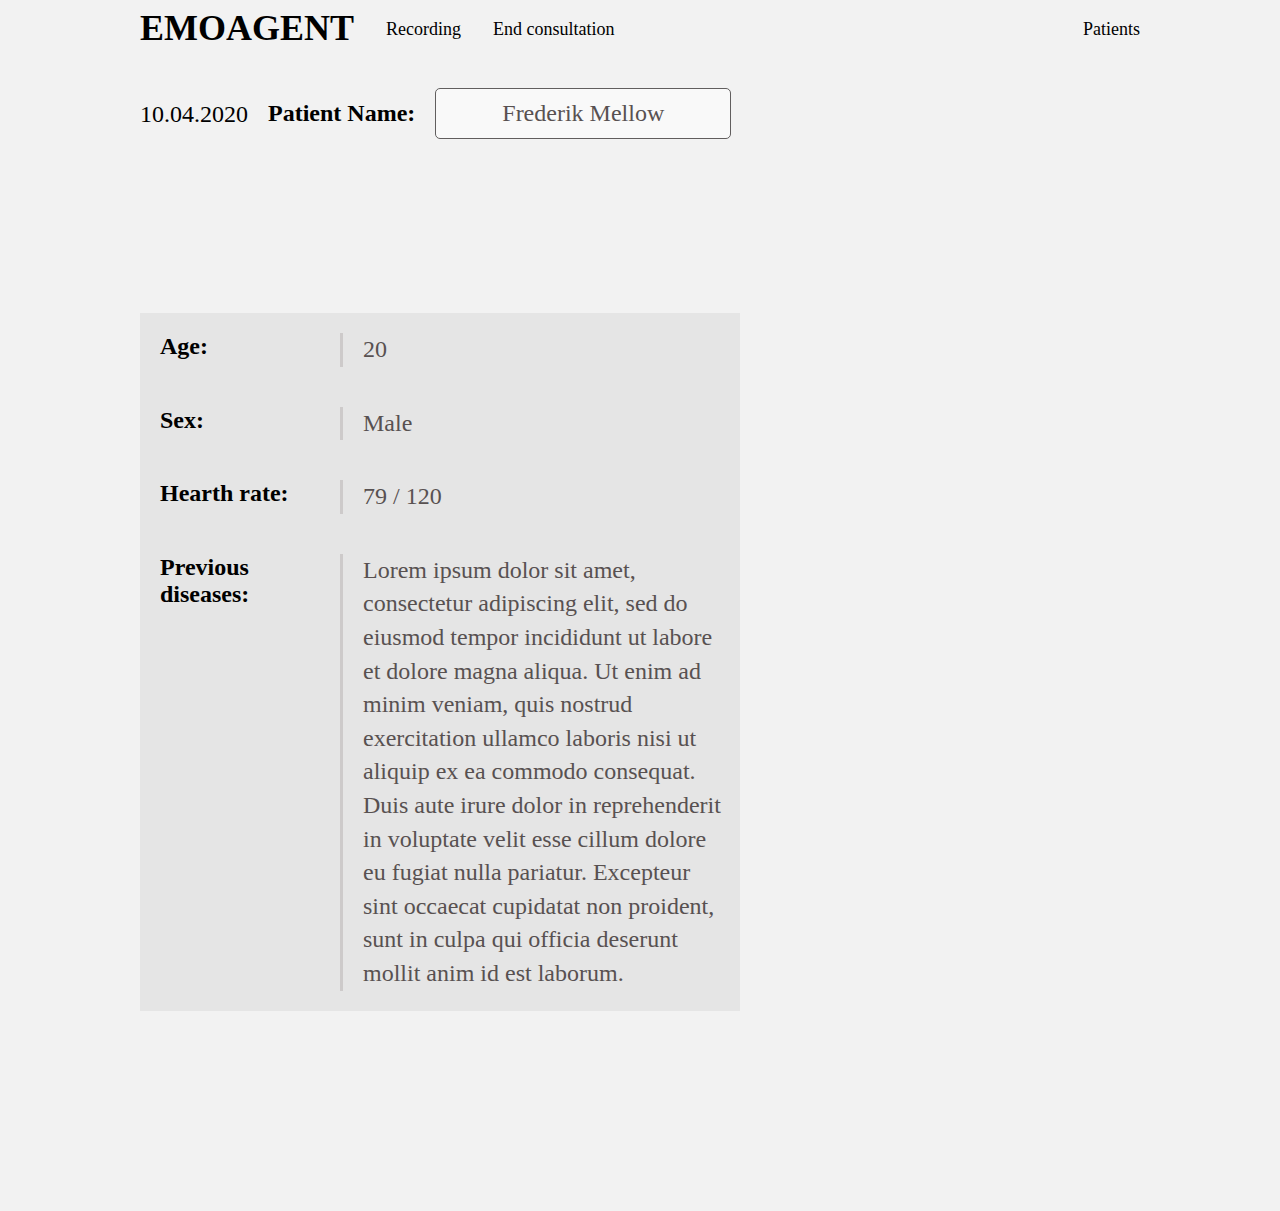
==== index.html @ da410b49 "Implement video and user info block" ====
<!DOCTYPE html>
<html lang="ru">

<head>
    <meta charset="UTF-8">
    <meta name="viewport" content="width=device-width">
    <title>EMO Agent</title>
    <link rel="stylesheet" href="styles/styles.css">
    <link rel="stylesheet" href="styles/header.css">
    <link rel="stylesheet" href="styles/components.css">
    <link rel="stylesheet" href="styles/patient-info.css">
    <link rel="stylesheet" href="styles/session.css">

</head>

<body class="emo-agent">
    <header class="header">
        <div class="header-left">
            <div class="header-name">
                emoagent
            </div>
            <div class="header-btnBlock">
                <div class="btn header-btn">Recording</div>
                <div class="btn">End consultation</div>
            </div>
        </div>
        <div class="header-right btn">
            Patients
        </div>
    </header>
    <div class="main-body">
        <div class="patient-info">
            <div class="patient-info-date patient-info-el">
                10.04.2020
            </div>
            <div class="attribute-title patient-info-el">
                Patient Name:
            </div>
            <div class="patient-info-name">
                Frederik Mellow
            </div>
        </div>

        <div class="session">
            <div class="session-person">
                <video id="vidDisplay" autoplay="true" class="session-person-video">
                    Video is not supported in your browser
                    <script type="text/javascript">
                        const video = document.querySelector('#vidDisplay');
                        const params = {
                            video: true
                        };
                        navigator.getUserMedia = navigator.getUserMedia;
    
                        if (navigator.getUserMedia) {
                            navigator.getUserMedia(params, function(stream) {
                                video.srcObject = stream;
                            }, console.log);
                        }
                    </script>
                </video>
                <div class="session-person-data">
                    <div class="session-person-data-el">
                        <div class="session-person-data-el-title">
                            <div class="attribute-title">
                                Age:
                            </div>
                        </div>
                        <div class="session-person-data-el-data">
                            <div class="attribute-data">
                                20
                            </div>
                        </div>
                    </div>
                    <div class="session-person-data-el">
                        <div class="session-person-data-el-title">
                            <div class="attribute-title">
                                Sex:
                            </div>
                        </div>
                        <div class="session-person-data-el-data">
                            <div class="attribute-data">
                                Male
                            </div>
                        </div>
                    </div>
                    <div class="session-person-data-el">
                        <div class="session-person-data-el-title">
                            <div class="attribute-title">
                                Hearth rate:
                            </div>
                        </div>
                        <div class="session-person-data-el-data">
                            <div class="attribute-data">
                                79 / 120
                            </div>
                        </div>
                    </div>
                    <div class="session-person-data-el">
                        <div class="session-person-data-el-title">
                            <div class="attribute-title">
                                Previous diseases:
                            </div>
                        </div>
                        <div class="session-person-data-el-data">
                            <div class="attribute-data">
                                Lorem ipsum dolor sit amet, consectetur adipiscing elit, sed do eiusmod tempor incididunt ut labore et dolore magna aliqua. Ut enim ad minim veniam, quis nostrud exercitation ullamco laboris nisi ut aliquip ex ea commodo consequat. Duis aute irure dolor
                                in reprehenderit in voluptate velit esse cillum dolore eu fugiat nulla pariatur. Excepteur sint occaecat cupidatat non proident, sunt in culpa qui officia deserunt mollit anim id est laborum.
                            </div>
                        </div>
                    </div>
                </div>
            </div>
            <div class="session-log">

            </div>
        </div>



    </div>
    <div class="chat-body"></div>
</body>
---- styles/styles.css ----
.emo-agent {
    display: flex;
    flex-direction: column;
    margin: -10px 140px 200px;
    background: #F2F2F2;
}

.header-btn {
    margin-right: 32px;
}
---- styles/header.css ----
.header {
    display: flex;
    flex-direction: row;
    height: 78px;
    width: 100%;
    justify-content: space-between;
    align-items: center;
}

.header-left {
    display: flex;
    flex-direction: row;
}

.header-name {
    font-family: Roboto;
    font-style: normal;
    font-weight: bold;
    font-size: 36px;
    line-height: 42px;
    text-transform: uppercase;
    color: #000000;
    margin-right: 32px;
}

.header-btnBlock {
    display: flex;
    flex-direction: row;
}
---- styles/components.css ----
.btn {
    padding: 12px 0;
    font-family: Roboto;
    font-style: normal;
    font-weight: normal;
    font-size: 18px;
    line-height: 21px;
    color: #000000;
    cursor: pointer;
}

.green-btn {
    padding: 12px 30px;
    background: #80EF8C;
    box-shadow: 0px 4px 4px rgba(0, 0, 0, 0.25);
    border-radius: 10px;
}

.attribute-title {
    font-family: Roboto;
    font-style: normal;
    font-weight: bold;
    font-size: 24px;
    color: #000000;
}

.attribute-data {
    font-family: Roboto Condensed;
    font-style: normal;
    font-weight: normal;
    font-size: 24px;
    line-height: 140.62%;
    color: #585151;
}
---- styles/patient-info.css ----
.patient-info {
    width: 100%;
    display: flex;
    flex-direction: row;
    align-items: center;
    margin: 20px 0;
}

.patient-info-el {
    margin-right: 20px;
}

.patient-info-date {
    display: flex;
    font-family: Roboto Condensed;
    font-style: normal;
    font-weight: normal;
    font-size: 24px;
    line-height: 28px;
    color: #000000;
}

.patient-info-name {
    padding: 11px 66px;
    font-family: Roboto Condensed;
    font-style: normal;
    font-weight: normal;
    font-size: 24px;
    color: #585151;
    background: #F9F9F9;
    border: 1px solid #615E5E;
    box-sizing: border-box;
    border-radius: 5px;
}
---- styles/session.css ----
.session {
    width: 100%;
    display: flex;
    flex-direction: row;
}

.session-person {
    width: 60%;
}

.session-person-video {
    width: 100%;
}

.session-person-data {
    background: #E5E5E5;
    display: flex;
    flex-direction: column;
}

.session-person-data-el {
    display: flex;
    flex-direction: row;
    padding: 20px;
    width: 100%;
}

.session-person-data-el-title {
    width: 30%;
    border-right: 3px solid #CDCACA;
}

.session-person-data-el-data {
    width: calc(70% - 60px);
    padding-left: 20px;
}


/*
.session-person-titles {
    padding: 32px 0 32px 32px;
    display: flex;
    flex-direction: column;
    width: 40%;
    border-right: 3px solid #CDCACA;
}

.session-person-titles-el {
    margin-bottom: 48px;
}
*/

.session-log {
    width: 40%;
}
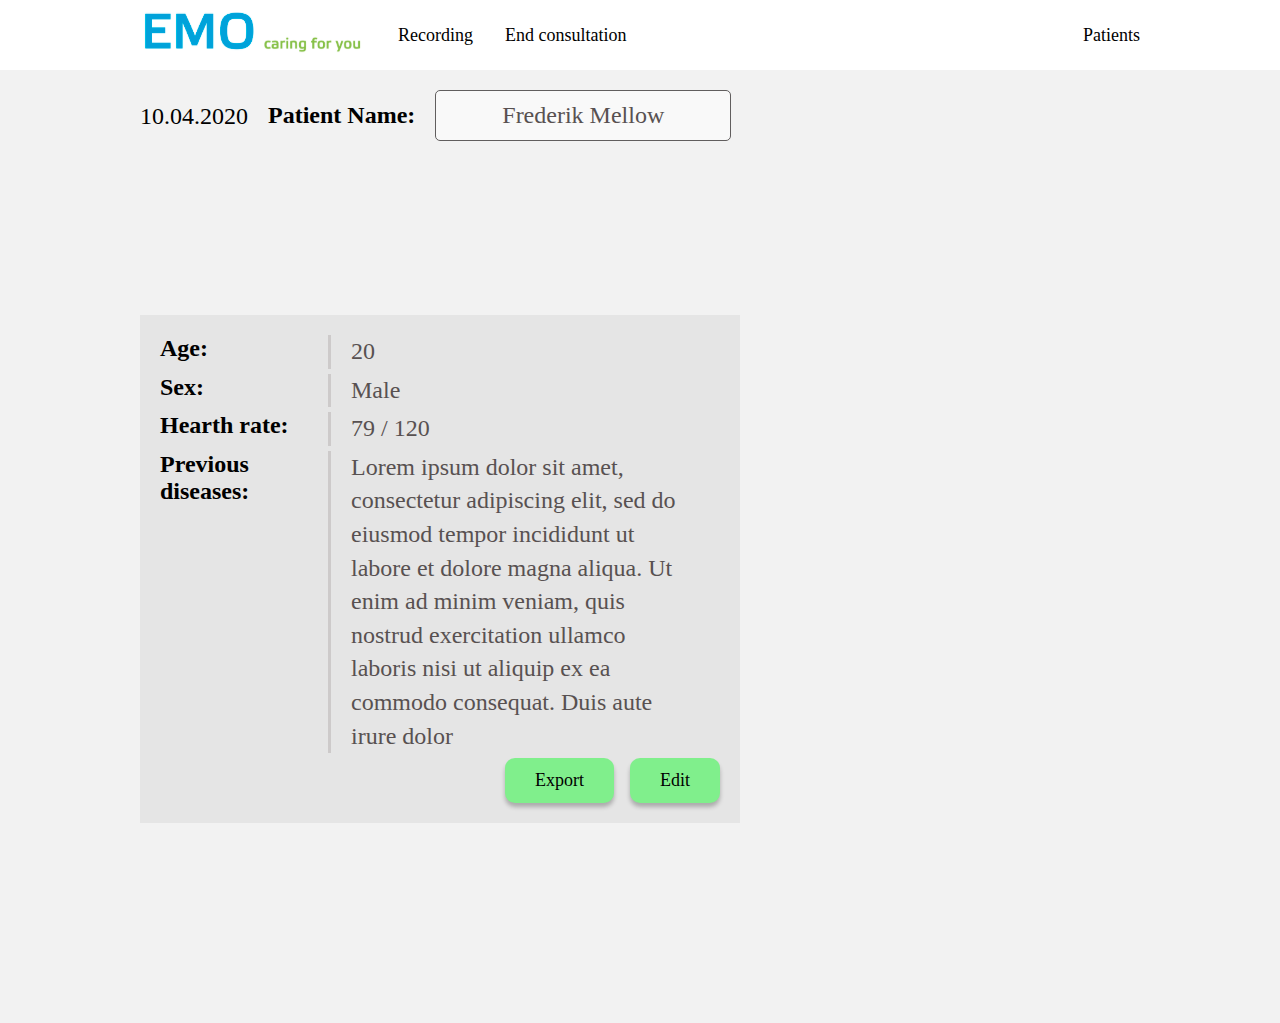
==== commit 2bf6a192: "Fix header logo" ====
--- a/index.html
+++ b/index.html
@@ -13,12 +13,11 @@
 
 </head>
 
+
 <body class="emo-agent">
     <header class="header">
         <div class="header-left">
-            <div class="header-name">
-                emoagent
-            </div>
+            <img class="header-name" src="logo.svg" alt="">
             <div class="header-btnBlock">
                 <div class="btn header-btn">Recording</div>
                 <div class="btn">End consultation</div>
@@ -105,8 +104,15 @@
                         <div class="session-person-data-el-data">
                             <div class="attribute-data">
                                 Lorem ipsum dolor sit amet, consectetur adipiscing elit, sed do eiusmod tempor incididunt ut labore et dolore magna aliqua. Ut enim ad minim veniam, quis nostrud exercitation ullamco laboris nisi ut aliquip ex ea commodo consequat. Duis aute irure dolor
-                                in reprehenderit in voluptate velit esse cillum dolore eu fugiat nulla pariatur. Excepteur sint occaecat cupidatat non proident, sunt in culpa qui officia deserunt mollit anim id est laborum.
                             </div>
+                        </div>
+                    </div>
+                    <div class="session-person-data-btnBlock">
+                        <div class="btn green-btn session-person-data-btnBlock-fst">
+                            Export
+                        </div>
+                        <div class="btn green-btn">
+                            Edit
                         </div>
                     </div>
                 </div>
--- a/styles/styles.css
+++ b/styles/styles.css
@@ -1,7 +1,7 @@
 .emo-agent {
     display: flex;
     flex-direction: column;
-    margin: -10px 140px 200px;
+    margin: 0 140px 200px;
     background: #F2F2F2;
 }
 
--- a/styles/header.css
+++ b/styles/header.css
@@ -1,15 +1,23 @@
 .header {
+    background-color: #ffffff;
     display: flex;
     flex-direction: row;
-    height: 78px;
-    width: 100%;
+    height: 70px;
+    width: calc(100% + 280px);
     justify-content: space-between;
     align-items: center;
+    margin-left: -140px;
 }
 
 .header-left {
     display: flex;
     flex-direction: row;
+    align-items: center;
+    margin-left: 140px;
+}
+
+.header-right {
+    margin-right: 140px;
 }
 
 .header-name {
--- a/styles/session.css
+++ b/styles/session.css
@@ -13,6 +13,7 @@
 }
 
 .session-person-data {
+    padding: 20px;
     background: #E5E5E5;
     display: flex;
     flex-direction: column;
@@ -21,7 +22,7 @@
 .session-person-data-el {
     display: flex;
     flex-direction: row;
-    padding: 20px;
+    padding-bottom: 5px;
     width: 100%;
 }
 
@@ -35,20 +36,15 @@
     padding-left: 20px;
 }
 
-
-/*
-.session-person-titles {
-    padding: 32px 0 32px 32px;
+.session-person-data-btnBlock {
     display: flex;
-    flex-direction: column;
-    width: 40%;
-    border-right: 3px solid #CDCACA;
+    flex-direction: row;
+    margin-left: auto;
 }
 
-.session-person-titles-el {
-    margin-bottom: 48px;
+.session-person-data-btnBlock-fst {
+    margin-right: 16px;
 }
-*/
 
 .session-log {
     width: 40%;
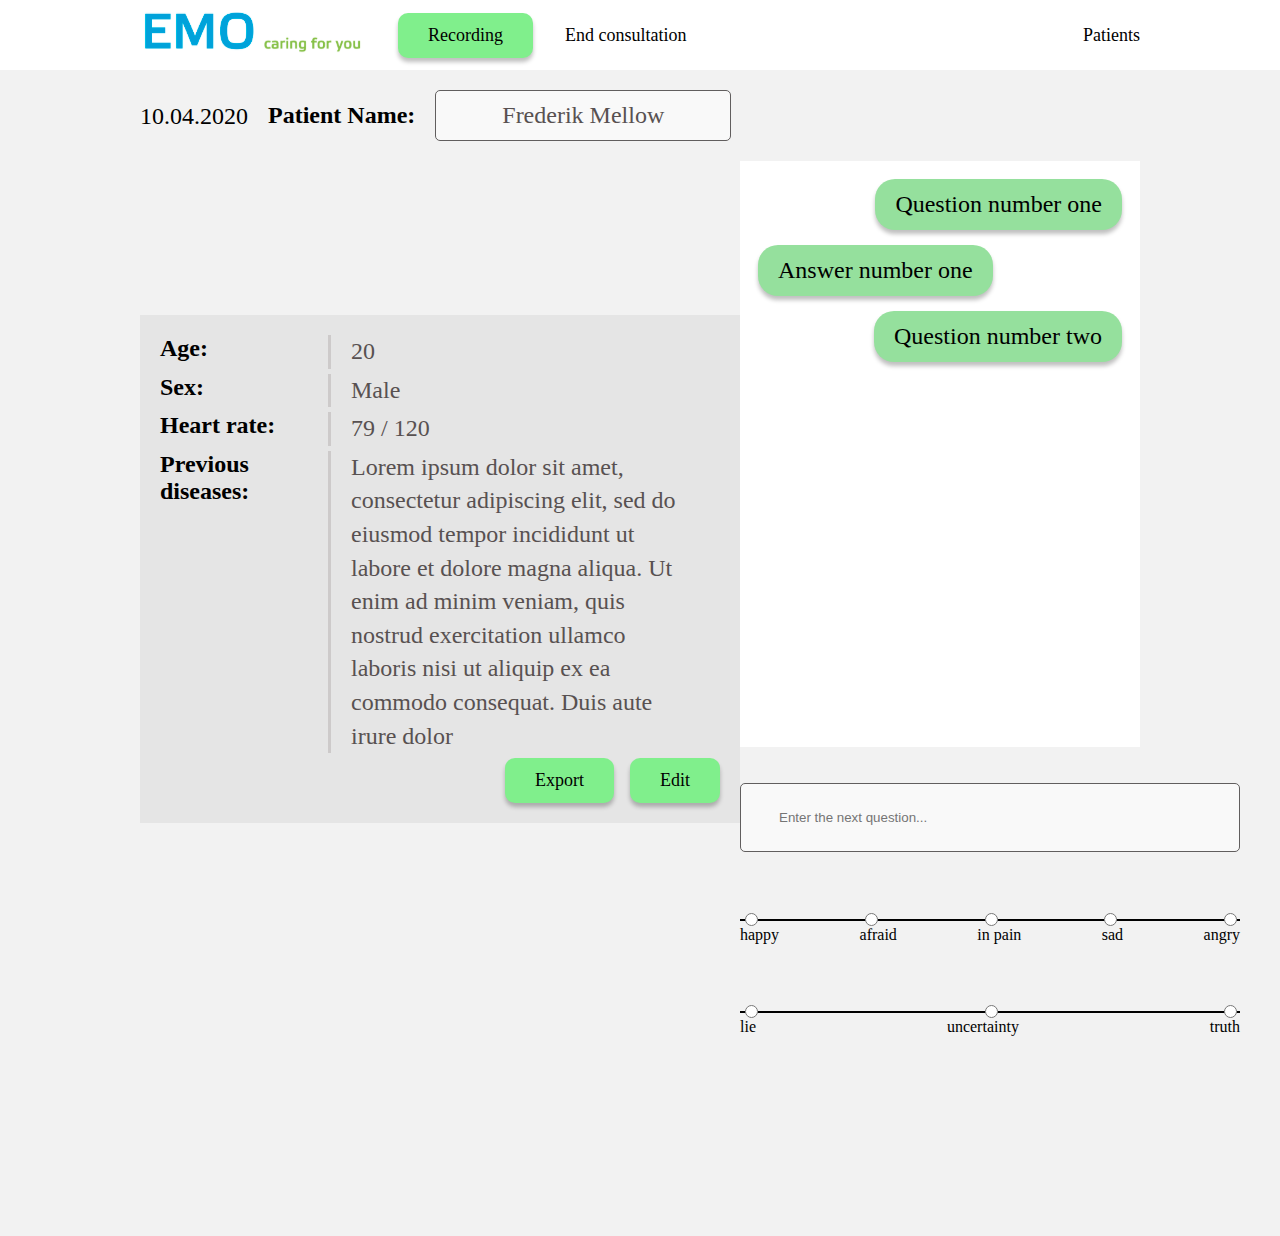
==== commit de756da3: "Messages-block; input; radio buttons" ====
--- a/index.html
+++ b/index.html
@@ -10,7 +10,9 @@
     <link rel="stylesheet" href="styles/components.css">
     <link rel="stylesheet" href="styles/patient-info.css">
     <link rel="stylesheet" href="styles/session.css">
+    <link rel="stylesheet" href="styles/message.css">
 
+    <script></script>
 </head>
 
 
@@ -19,7 +21,7 @@
         <div class="header-left">
             <img class="header-name" src="logo.svg" alt="">
             <div class="header-btnBlock">
-                <div class="btn header-btn">Recording</div>
+                <div class="btn green-btn header-btn">Recording</div>
                 <div class="btn">End consultation</div>
             </div>
         </div>
@@ -86,7 +88,7 @@
                     <div class="session-person-data-el">
                         <div class="session-person-data-el-title">
                             <div class="attribute-title">
-                                Hearth rate:
+                                Heart rate:
                             </div>
                         </div>
                         <div class="session-person-data-el-data">
@@ -118,7 +120,47 @@
                 </div>
             </div>
             <div class="session-log">
+                <div class="session-log-chat">
+                    <div class="message message-question">
+                        Question number one
+                    </div>
+                    <div class="message message-answer">
+                        Answer number one
+                    </div>
+                    <div class="message message-question">
+                        Question number two
+                    </div>
+                </div>
 
+                <div class="patient-condition-block">
+                    <input type="text" class="session-log-input" placeholder="Enter the next question...">
+                    <div class="patient-condition-rdblock">
+                        <input name="condition" type="radio">
+                        <input name="condition" type="radio">
+                        <input name="condition" type="radio">
+                        <input name="condition" type="radio">
+                        <input name="condition" type="radio">
+                        <span></span>
+                    </div>
+                    <div class="patient-condition-rdtextblock">
+                        <div>happy</div>
+                        <div>afraid</div>
+                        <div>in pain</div>
+                        <div>sad</div>
+                        <div>angry</div>
+                    </div>
+                    <div class="patient-condition-rdblock">
+                        <input name="t-condition" type="radio">
+                        <input name="t-condition" type="radio">
+                        <input name="t-condition" type="radio">
+                        <span></span>
+                    </div>
+                    <div class="patient-condition-rdtextblock">
+                        <div>lie</div>
+                        <div>uncertainty</div>
+                        <div>truth</div>
+                    </div>
+                </div>
             </div>
         </div>
 
--- a/styles/session.css
+++ b/styles/session.css
@@ -48,4 +48,60 @@
 
 .session-log {
     width: 40%;
+    display: flex;
+    flex-direction: column;
+}
+
+.session-log-chat {
+    padding: 18px;
+    background-color: #ffffff;
+    height: 550px;
+    overflow: hidden;
+}
+
+.session-log-input {
+    width: 500px;
+    margin: 36px auto 0;
+    background: #F9F9F9;
+    border: 1px solid #615E5E;
+    box-sizing: border-box;
+    border-radius: 5px;
+    padding: 26px 38px;
+}
+
+.patient-condition-block {
+    display: flex;
+    flex-direction: column;
+}
+
+.patient-condition-rdblock {
+    margin: 58px auto 0;
+    position: relative;
+    display: flex;
+    width: 500px;
+    flex-direction: row;
+    justify-content: space-between;
+}
+
+.patient-condition-rdblock span {
+    position: absolute;
+    background-color: #000000;
+    left: 0;
+    width: 100%;
+    height: 2px;
+    top: 9px;
+    z-index: -1;
+}
+
+.patient-condition-rdbutton {
+    z-index: 999;
+}
+
+.patient-condition-rdtextblock {
+    margin: 0 auto 0;
+    position: relative;
+    display: flex;
+    width: 500px;
+    flex-direction: row;
+    justify-content: space-between;
 }--- a/styles/message.css
+++ b/styles/message.css
@@ -0,0 +1,22 @@
+.message {
+    display: flex;
+    width: fit-content;
+    padding: 12px 20px;
+    margin-bottom: 15px;
+    font-family: Roboto;
+    font-style: normal;
+    font-weight: normal;
+    font-size: 24px;
+    color: #000000;
+    background: #95E09D;
+    box-shadow: 0px 4px 4px rgba(0, 0, 0, 0.25);
+    border-radius: 20px;
+}
+
+.message-question {
+    margin-left: auto;
+}
+
+.message-answer {
+    margin-right: auto;
+}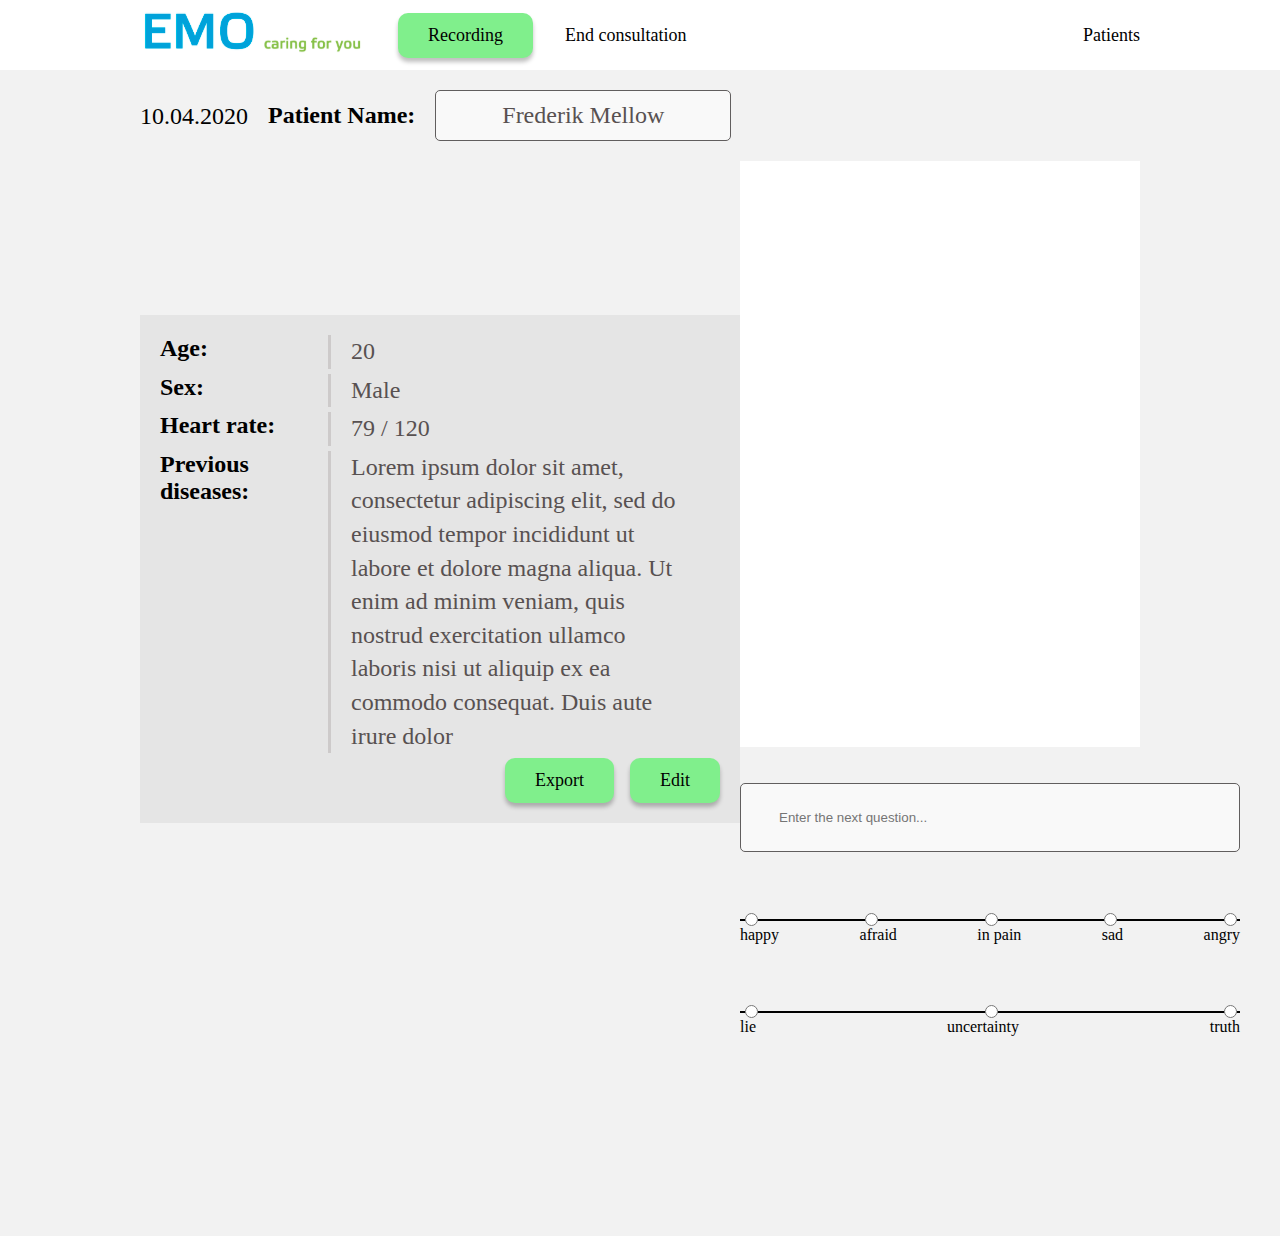
==== commit 14646411: "Add messages manipulation" ====
--- a/index.html
+++ b/index.html
@@ -12,7 +12,9 @@
     <link rel="stylesheet" href="styles/session.css">
     <link rel="stylesheet" href="styles/message.css">
 
-    <script></script>
+    <script src="https://ajax.googleapis.com/ajax/libs/jquery/3.2.1/jquery.min.js"></script>
+    <script type="text/javascript" src="main.js">
+    </script>
 </head>
 
 
@@ -120,20 +122,11 @@
                 </div>
             </div>
             <div class="session-log">
-                <div class="session-log-chat">
-                    <div class="message message-question">
-                        Question number one
-                    </div>
-                    <div class="message message-answer">
-                        Answer number one
-                    </div>
-                    <div class="message message-question">
-                        Question number two
-                    </div>
+                <div id="chat" class="session-log-chat">
                 </div>
 
                 <div class="patient-condition-block">
-                    <input type="text" class="session-log-input" placeholder="Enter the next question...">
+                    <input id="chat-input" type="text" class="session-log-input" placeholder="Enter the next question...">
                     <div class="patient-condition-rdblock">
                         <input name="condition" type="radio">
                         <input name="condition" type="radio">
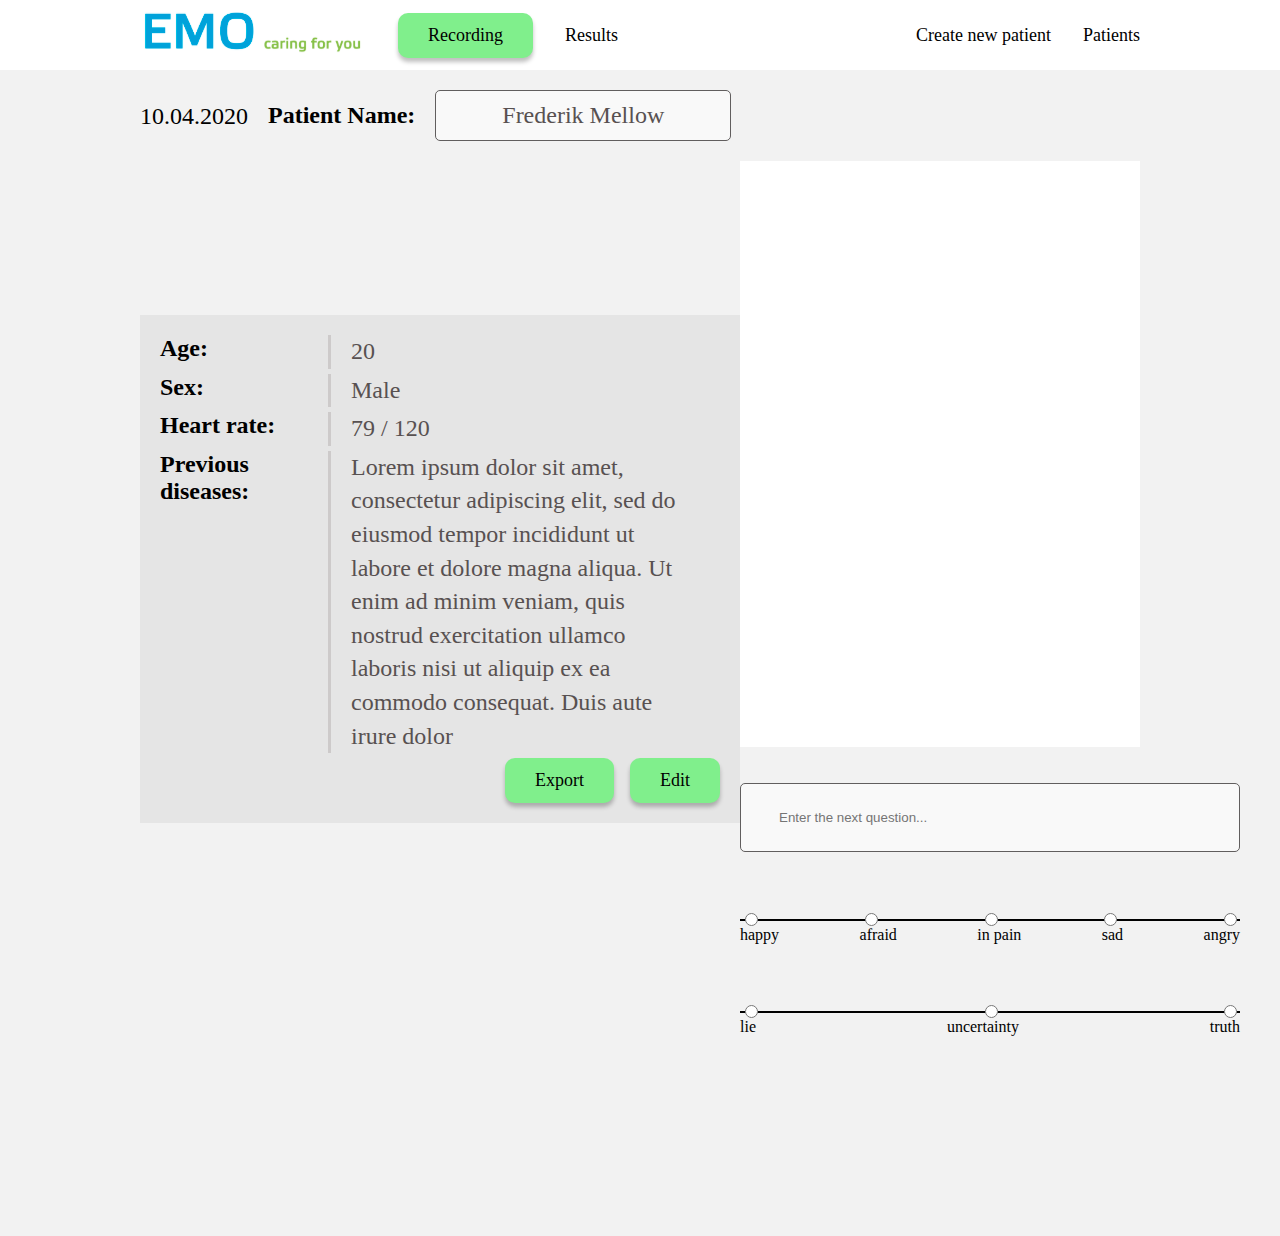
==== commit 874a547d: "Add create new patient button" ====
--- a/index.html
+++ b/index.html
@@ -21,14 +21,21 @@
 <body class="emo-agent">
     <header class="header">
         <div class="header-left">
-            <img class="header-name" src="logo.svg" alt="">
+            <img class="header-name" src="assets/logo.svg" alt="">
             <div class="header-btnBlock">
                 <div class="btn green-btn header-btn">Recording</div>
-                <div class="btn">End consultation</div>
+                <a href="results.html">
+                    <div class="btn">Results</div>
+                </a>
             </div>
         </div>
-        <div class="header-right btn">
-            Patients
+        <div class="session-person-data-btnBlock">
+            <div class="btn header-btn">Create new patient</div>
+            <a href="patients.html">
+                <div class="header-right btn">
+                    Patients
+                </div>
+            </a>
         </div>
     </header>
     <div class="main-body">
@@ -130,9 +137,9 @@
                     <div class="patient-condition-rdblock">
                         <input name="condition" type="radio">
                         <input name="condition" type="radio">
-                        <input name="condition" type="radio">
-                        <input name="condition" type="radio">
-                        <input name="condition" type="radio">
+                        <input id="rd-pain" name="condition" type="radio">
+                        <input id="rd-sad" name="condition" type="radio">
+                        <input id="rd-angry" name="condition" type="radio">
                         <span></span>
                     </div>
                     <div class="patient-condition-rdtextblock">
@@ -143,9 +150,9 @@
                         <div>angry</div>
                     </div>
                     <div class="patient-condition-rdblock">
-                        <input name="t-condition" type="radio">
-                        <input name="t-condition" type="radio">
-                        <input name="t-condition" type="radio">
+                        <input id="rd-lie" name="t-condition" type="radio">
+                        <input id="rd-uncert" name="t-condition" type="radio">
+                        <input id="rd-truth" name="t-condition" type="radio">
                         <span></span>
                     </div>
                     <div class="patient-condition-rdtextblock">
@@ -160,5 +167,4 @@
 
 
     </div>
-    <div class="chat-body"></div>
 </body>--- a/styles/styles.css
+++ b/styles/styles.css
@@ -7,4 +7,10 @@
 
 .header-btn {
     margin-right: 32px;
+}
+
+a {
+    color: blue;
+    text-decoration: none;
+    /* no underline */
 }